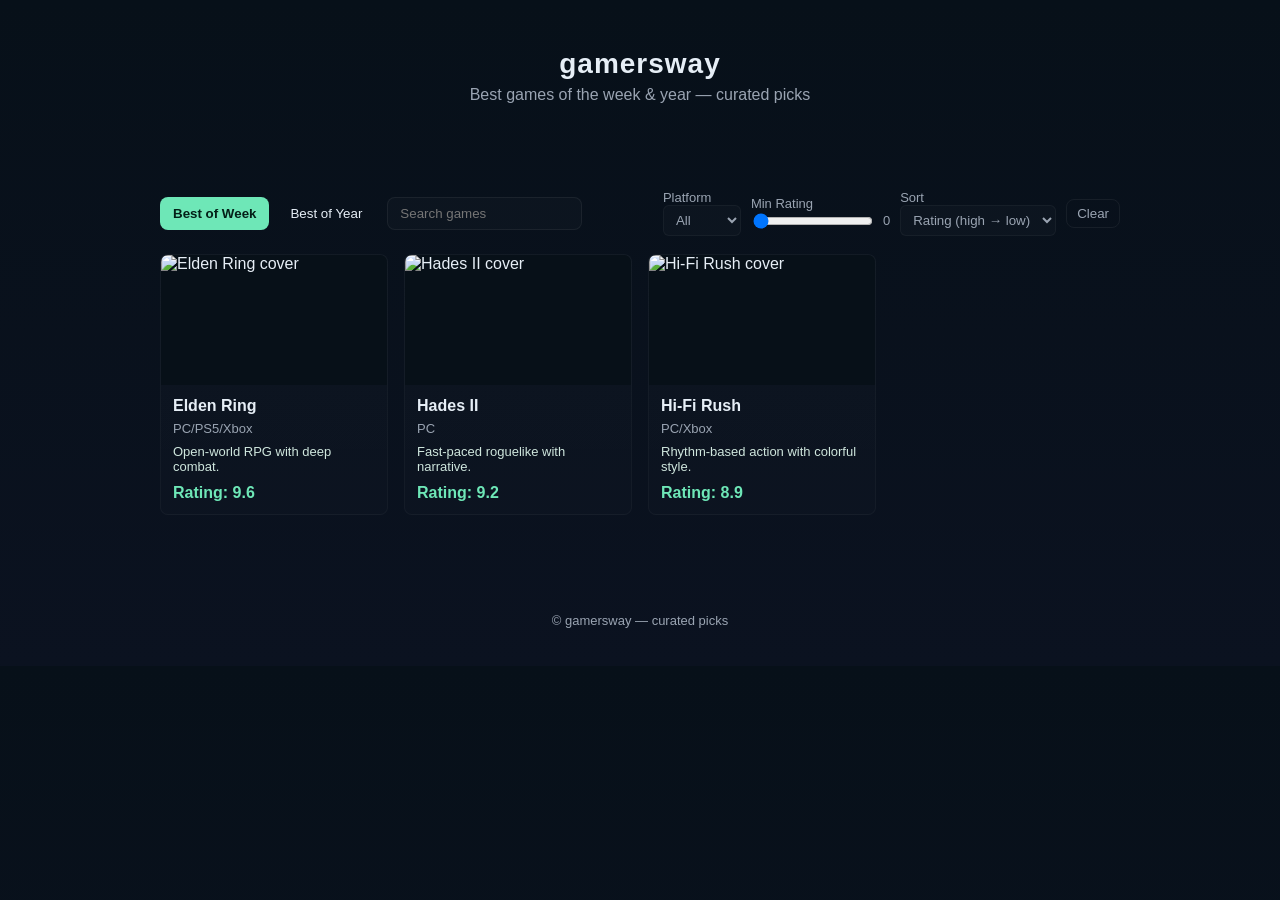
==== index.html @ 103b39ab "Add initial project files including HTML, CSS, JS, and configuration for GamersWay" ====
<!DOCTYPE html>
<html>
<head>
    <meta charset="UTF-8" />
    <meta name="viewport" content="width=device-width,initial-scale=1" />
    <title>gamersway</title>
    <link rel="stylesheet" href="css/main.css" />
</head>
<body>
    <header class="site-header">
        <div class="container">
            <h1>gamersway</h1>
            <p class="tag">Best games of the week &amp; year — curated picks</p>
        </div>
    </header>

    <main class="container">
        <section class="controls">
            <div class="left-controls">
                <div class="btn-group">
                    <button id="btn-week" class="active">Best of Week</button>
                    <button id="btn-year">Best of Year</button>
                </div>
                <input id="search" placeholder="Search games" aria-label="Search games" />
            </div>

            <div class="filters">
                <label>
                    Platform
                    <select id="platform">
                        <option value="all">All</option>
                    </select>
                </label>

                <label>
                    Min Rating
                    <div class="range-wrap"><input id="min-rating" type="range" min="0" max="10" step="0.1" value="0" /><span id="rating-value">0</span></div>
                </label>

                <label>
                    Sort
                    <select id="sort">
                        <option value="rating-desc">Rating (high → low)</option>
                        <option value="rating-asc">Rating (low → high)</option>
                        <option value="title-asc">Title (A → Z)</option>
                    </select>
                </label>

                <button id="clear-filters" class="clear">Clear</button>
            </div>
        </section>

        <section id="games" class="games-grid" aria-live="polite">
            <!-- Game cards rendered by js/main.js -->
        </section>
    </main>

    <footer class="site-footer">
        <div class="container">&copy; gamersway — curated picks</div>
    </footer>

    <script src="js/main.js"></script>
</body>
</html>
---- css/main.css ----
/* Minimal responsive styles for gamersay */
:root{--bg:#0f1720;--card:#0b1220;--accent:#6ee7b7;--muted:#9aa4b2}
*{box-sizing:border-box}
body{margin:0;font-family:Inter,Segoe UI,Arial,sans-serif;background:linear-gradient(180deg,#071019 0%,#0b1220 100%);color:#e6eef6}
.container{max-width:1000px;margin:0 auto;padding:20px}
.site-header{padding:28px 0;text-align:center}
.site-header h1{margin:0;font-size:28px;letter-spacing:1px}
.tag{margin:6px 0 0;color:var(--muted)}
.controls{display:flex;gap:12px;align-items:center;justify-content:space-between;margin:18px 0}
.btn-group{display:flex;gap:8px}
button{background:transparent;border:1px solid transparent;color:inherit;padding:8px 12px;border-radius:8px;cursor:pointer}
button.active{background:var(--accent);color:#042018;font-weight:600}
input#search{flex:1;max-width:320px;padding:8px 12px;border-radius:8px;border:1px solid rgba(255,255,255,0.06);background:rgba(255,255,255,0.02);color:inherit}
.left-controls{display:flex;gap:12px;align-items:center}
.filters{display:flex;gap:10px;align-items:center}
.filters label{font-size:13px;color:var(--muted);display:flex;flex-direction:column}
.filters select{background:rgba(255,255,255,0.02);border:1px solid rgba(255,255,255,0.04);color:inherit;padding:6px 8px;border-radius:6px}
.range-wrap{display:flex;align-items:center;gap:8px}
.range-wrap input[type=range]{width:120px}
.clear{background:transparent;border:1px solid rgba(255,255,255,0.06);padding:6px 10px;border-radius:8px;color:var(--muted)}
.games-grid{display:grid;grid-template-columns:repeat(auto-fill,minmax(220px,1fr));gap:16px;margin-bottom:40px}
.card{background:linear-gradient(180deg,rgba(255,255,255,0.02),rgba(255,255,255,0.01));border-radius:8px;overflow:hidden;border:1px solid rgba(255,255,255,0.03);display:flex;flex-direction:column}
.card img{width:100%;height:130px;object-fit:cover;background:#071018}
.card .body{padding:12px;flex:1;display:flex;flex-direction:column}
.card h3{margin:0 0 6px;font-size:16px}
.meta{font-size:13px;color:var(--muted);margin-bottom:8px}
.desc{flex:1;color:#cfe6dd;font-size:13px}
.rating{margin-top:10px;font-weight:700;color:var(--accent)}
.site-footer{padding:18px 0;text-align:center;color:var(--muted);font-size:13px}
@media (max-width:420px){.controls{flex-direction:column;align-items:stretch}.btn-group{justify-content:flex-start}}
@media (max-width:720px){.filters{flex-wrap:wrap;gap:8px}}
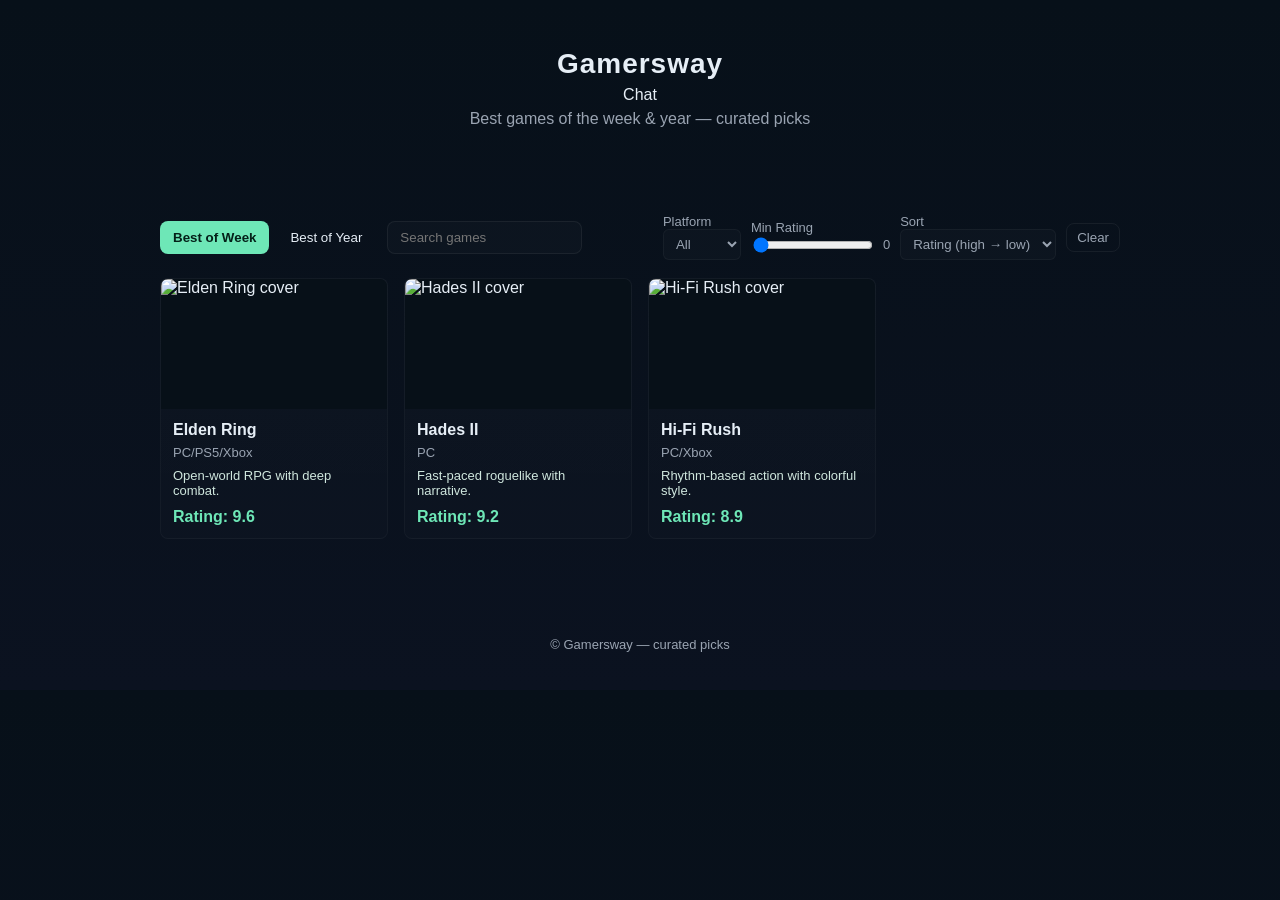
==== commit f3c84b08: "Add chat functionality with UI and styles for chat page" ====
--- a/index.html
+++ b/index.html
@@ -3,13 +3,17 @@
 <head>
     <meta charset="UTF-8" />
     <meta name="viewport" content="width=device-width,initial-scale=1" />
-    <title>gamersway</title>
+    <title>Gamersway</title>
     <link rel="stylesheet" href="css/main.css" />
 </head>
 <body>
     <header class="site-header">
         <div class="container">
-            <h1>gamersway</h1>
+            <h1>Gamersway</h1>
+            <nav class="site-nav">
+
+                <a href="chat.html">Chat</a>
+            </nav>
             <p class="tag">Best games of the week &amp; year — curated picks</p>
         </div>
     </header>
@@ -56,7 +60,7 @@
     </main>
 
     <footer class="site-footer">
-        <div class="container">&copy; gamersway — curated picks</div>
+        <div class="container">&copy; Gamersway — curated picks</div>
     </footer>
 
     <script src="js/main.js"></script>
--- a/css/main.css
+++ b/css/main.css
@@ -29,3 +29,19 @@
 .site-footer{padding:18px 0;text-align:center;color:var(--muted);font-size:13px}
 @media (max-width:420px){.controls{flex-direction:column;align-items:stretch}.btn-group{justify-content:flex-start}}
 @media (max-width:720px){.filters{flex-wrap:wrap;gap:8px}}
+
+/* Chat page styles */
+.chat-app{display:flex;flex-direction:column;height:calc(100vh - 180px)}
+.chat-header{display:flex;align-items:center;gap:12px;padding:8px 0}
+.chat-main{display:flex;gap:16px;flex:1 1 auto}
+.chat-list{flex:1 1 0;background:linear-gradient(180deg,rgba(255,255,255,0.02),rgba(255,255,255,0.01));border:1px solid rgba(255,255,255,0.03);padding:12px;overflow-y:auto;border-radius:8px}
+.chat-sidebar{width:220px}
+.message{margin-bottom:10px}
+.message .meta{font-size:12px;color:var(--muted)}
+.message .text{margin:2px 0}
+.chat-controls{display:flex;gap:8px;margin-top:8px}
+.chat-input{flex:1 1 auto;padding:8px;border-radius:6px;border:1px solid rgba(255,255,255,0.04);background:transparent;color:inherit}
+.chat-send{padding:8px 12px;border-radius:6px;background:var(--accent);color:#042018;border:none;cursor:pointer}
+.site-nav{margin-top:6px}
+.site-nav a{color:inherit;text-decoration:none;padding:6px 8px;border-radius:4px}
+.site-nav a:hover{background:rgba(255,255,255,0.02)}
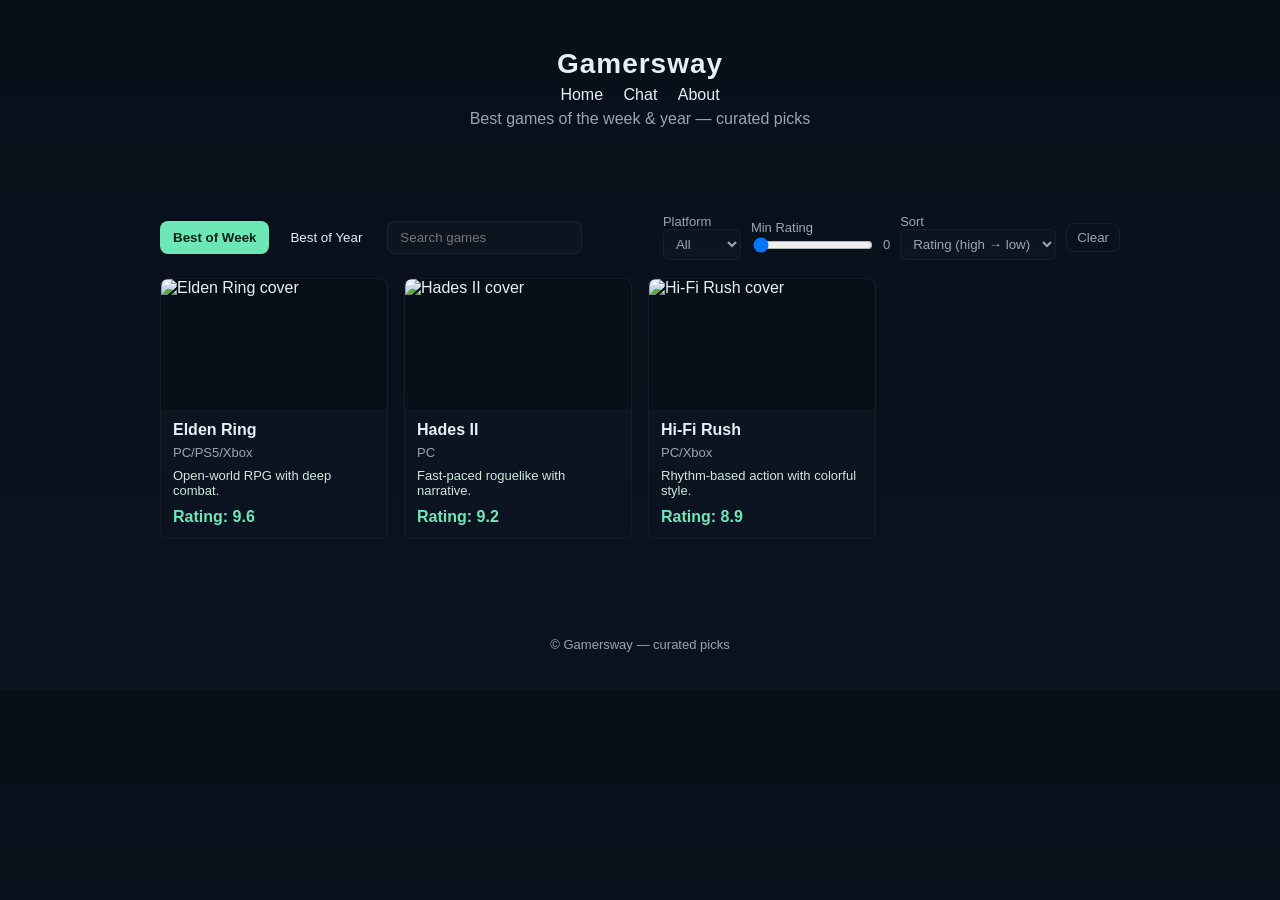
==== commit e2a0f07e: "Add About page and update navigation links in Chat and Index pages" ====
--- a/index.html
+++ b/index.html
@@ -11,8 +11,9 @@
         <div class="container">
             <h1>Gamersway</h1>
             <nav class="site-nav">
-
+                <a href="index.html">Home</a>
                 <a href="chat.html">Chat</a>
+                <a href="about.html">About</a>
             </nav>
             <p class="tag">Best games of the week &amp; year — curated picks</p>
         </div>
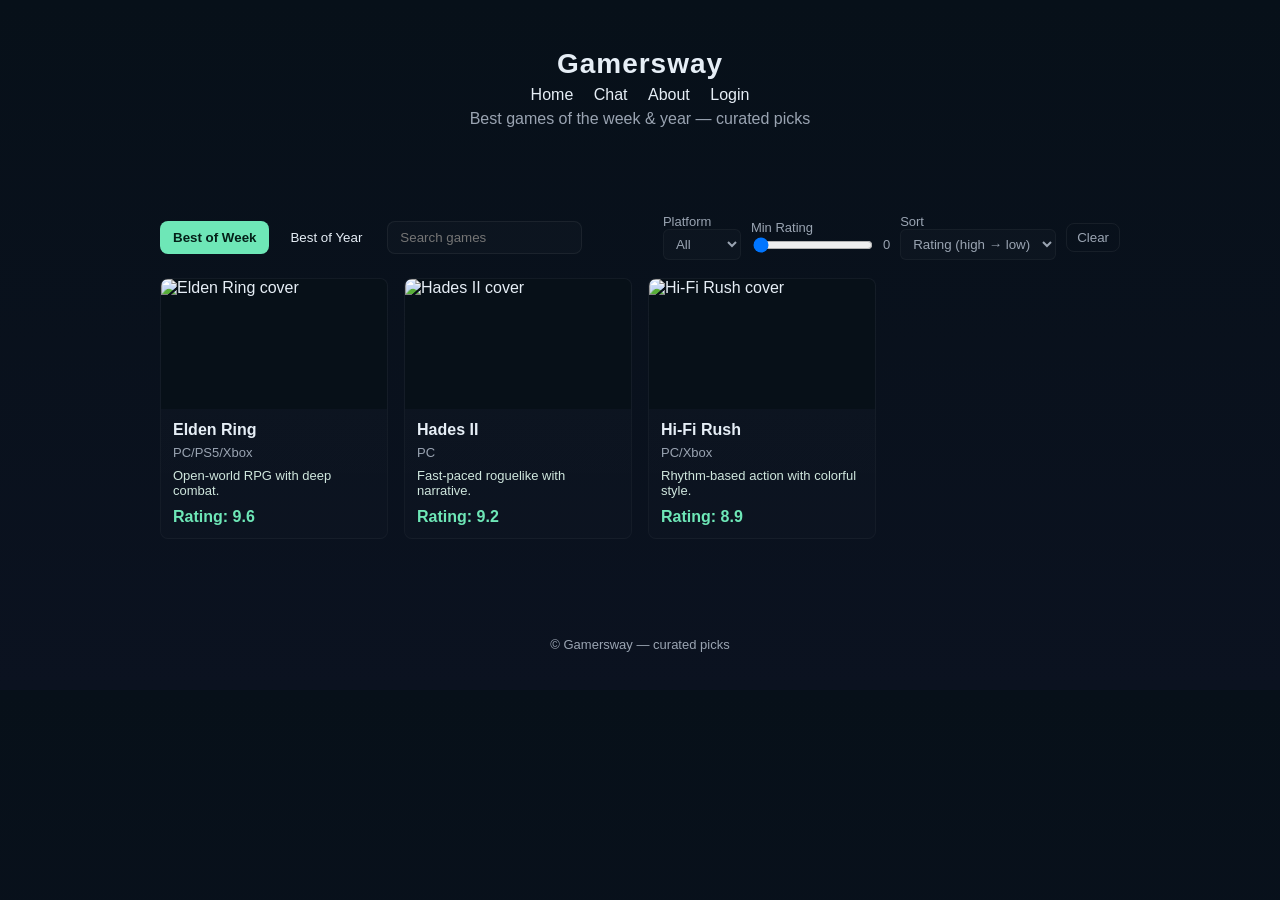
==== commit 45a9e345: "Add login functionality with user input validation and update navigation links" ====
--- a/index.html
+++ b/index.html
@@ -10,10 +10,11 @@
     <header class="site-header">
         <div class="container">
             <h1>Gamersway</h1>
-            <nav class="site-nav">
+            <nav class="site-nav">  
                 <a href="index.html">Home</a>
                 <a href="chat.html">Chat</a>
                 <a href="about.html">About</a>
+                <a href="login.html">Login</a>
             </nav>
             <p class="tag">Best games of the week &amp; year — curated picks</p>
         </div>
